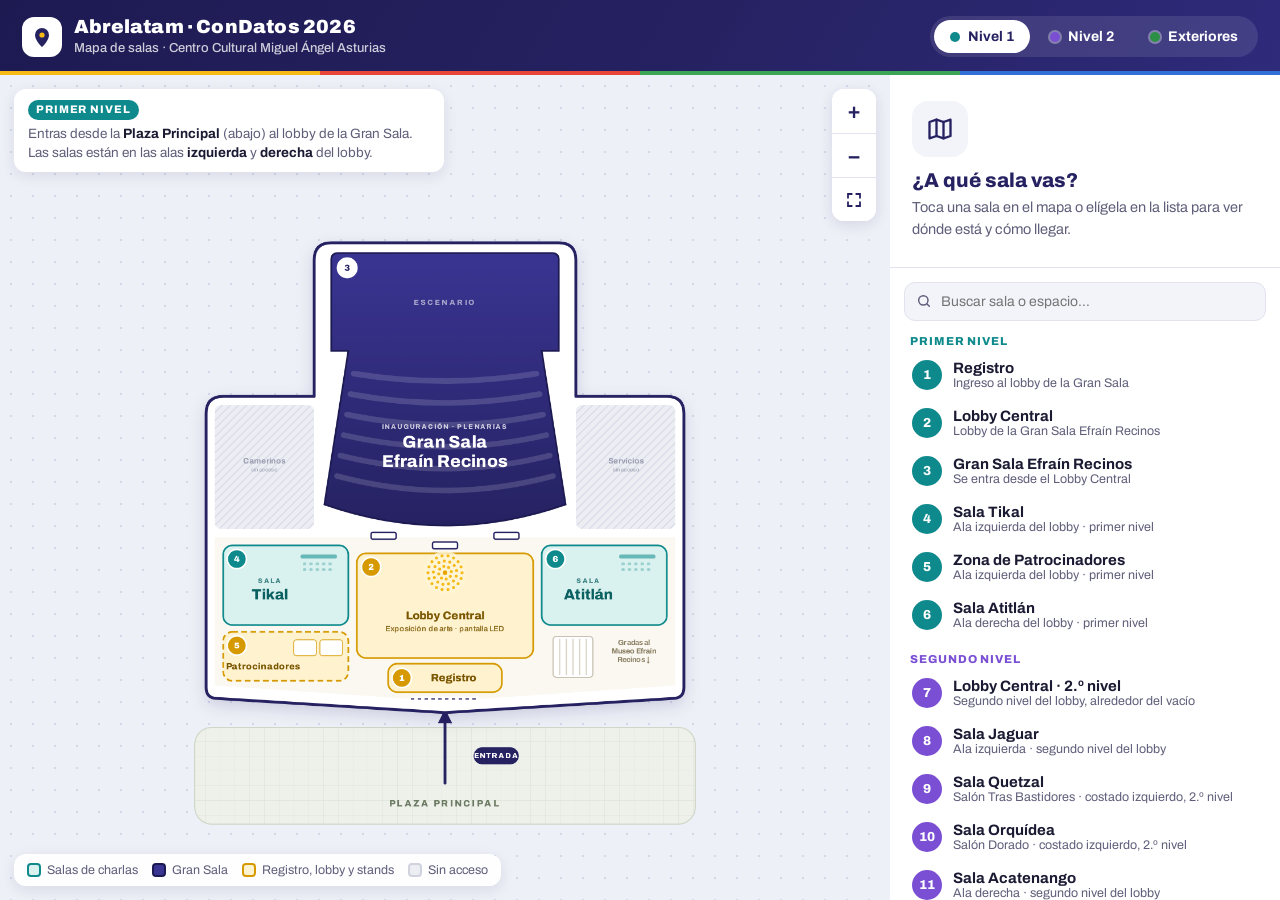
==== index.html @ 23205c60 "Upload initial" ====
<!doctype html>
<html lang="es">
<head>
<meta charset="utf-8">
<meta name="viewport" content="width=device-width, initial-scale=1">
<meta name="description" content="Mapa interactivo de salas de Abrelatam / ConDatos 2026 en el Centro Cultural Miguel Ángel Asturias.">
<title>Mapa de salas · Abrelatam ConDatos 2026</title>
<link rel="preconnect" href="https://fonts.googleapis.com">
<link rel="preconnect" href="https://fonts.gstatic.com" crossorigin>
<link href="https://fonts.googleapis.com/css2?family=Archivo:wght@400;500;600;700;800;900&display=swap" rel="stylesheet">
<link rel="stylesheet" href="css/mapa.css">
</head>
<body>
<div class="app">
  <header>
    <div class="brand">
      <div class="brand-mark" aria-hidden="true"><svg viewBox="0 0 24 24" fill="none"><path d="M12 22s7-6.2 7-12a7 7 0 1 0-14 0c0 5.8 7 12 7 12Z" fill="#262262"/><circle cx="12" cy="10" r="2.6" fill="#f6b915"/></svg></div>
      <h1>Abrelatam · ConDatos 2026<small>Mapa de salas · Centro Cultural Miguel Ángel Asturias</small></h1>
    </div>
    <div class="tabs" role="tablist" aria-label="Nivel"></div>
  </header>

  <div class="mapwrap" id="map" aria-label="Mapa interactivo de salas">
    <div class="stage" id="stage">
      <svg id="svg" xmlns="http://www.w3.org/2000/svg" width="1000" height="1100" viewBox="0 0 1000 1100" font-family="Archivo, system-ui, sans-serif">
        <defs>
          <pattern id="hatch" width="10" height="10" patternUnits="userSpaceOnUse" patternTransform="rotate(45)">
            <rect width="10" height="10" fill="#eceef4"/><line x1="0" y1="0" x2="0" y2="10" stroke="#d9dce6" stroke-width="4"/>
          </pattern>
          <pattern id="paving" width="26" height="26" patternUnits="userSpaceOnUse">
            <rect width="26" height="26" fill="#eef1ea"/><path d="M26 0H0V26" fill="none" stroke="#dfe4da" stroke-width="1.5"/>
          </pattern>
          <linearGradient id="gsala" x1="0" y1="0" x2="0" y2="1">
            <stop offset="0" stop-color="#3a3592"/><stop offset="1" stop-color="#262262"/>
          </linearGradient>
          <filter id="shadow" x="-10%" y="-10%" width="120%" height="120%">
            <feDropShadow dx="0" dy="10" stdDeviation="14" flood-color="#1d1a52" flood-opacity=".14"/>
          </filter>
          <marker id="arrow" viewBox="0 0 10 10" refX="5" refY="5" markerWidth="5" markerHeight="5" orient="auto-start-reverse">
            <path d="M0,0 L10,5 L0,10 z" fill="#262262"/>
          </marker>
        </defs>
        <g id="lv-n1" class="lvl"></g>
        <g id="lv-n2" class="lvl"></g>
        <g id="lv-ext" class="lvl"></g>
      </svg>
    </div>
    <div class="mapnote" id="note"></div>
    <div class="zoom">
      <button class="zbtn" id="zin" aria-label="Acercar">+</button>
      <button class="zbtn" id="zout" aria-label="Alejar">−</button>
      <button class="zbtn" id="zfit" aria-label="Ver todo el mapa"><svg viewBox="0 0 24 24" fill="none" stroke="currentColor" stroke-width="2.4" stroke-linecap="round"><path d="M4 9V4h5M20 9V4h-5M4 15v5h5M20 15v5h-5"/></svg></button>
    </div>
    <div class="legend" id="legend"></div>
  </div>

  <aside>
    <div class="detail empty" id="detail"></div>
    <div class="listwrap">
      <div class="searchbox">
        <svg viewBox="0 0 24 24" fill="none" stroke="currentColor" stroke-width="2.2" stroke-linecap="round"><circle cx="11" cy="11" r="7"/><path d="m20 20-3.5-3.5"/></svg>
        <input class="search" id="q" type="search" placeholder="Buscar sala o espacio…" aria-label="Buscar sala">
      </div>
      <div id="list"></div>
    </div>
  </aside>
</div>
<script src="js/datos.js"></script>
<script src="js/mapa.js"></script>
</body>
</html>
---- css/mapa.css ----
:root{
  --navy:#262262; --navy-2:#3a3592; --ink:#1b1a33; --muted:#5f5e7a;
  --bg:#f3f4fa; --card:#ffffff; --line:#e3e2ee;
  --accent:#ef4b3f;
  --n1:#0e8a8c; --n1-soft:#d9f1ef;
  --n2:#7a4fd4; --n2-soft:#ece4fc;
  --ext:#2b8f45; --ext-soft:#dcf1e1;
  --common:#d69a00; --common-soft:#fff3cf;
  --b-yellow:#f6b915; --b-red:#e8443a; --b-green:#3aa655; --b-blue:#2f6fd6;
}
*{box-sizing:border-box}
html,body{margin:0;height:100%}
body{font-family:Archivo,system-ui,-apple-system,"Segoe UI",sans-serif;color:var(--ink);background:var(--bg);-webkit-font-smoothing:antialiased}
button{font:inherit;color:inherit}
.app{display:grid;grid-template-columns:minmax(0,1fr) 390px;grid-template-rows:auto minmax(0,1fr);height:100vh;min-height:640px}

/* header */
header{grid-column:1/-1;position:relative;display:flex;align-items:center;gap:18px;flex-wrap:wrap;padding:16px 22px 18px;background:linear-gradient(120deg,#1d1a52 0%,var(--navy) 55%,#2f2a7a 100%);color:#fff}
header::after{content:"";position:absolute;left:0;right:0;bottom:0;height:4px;background:linear-gradient(90deg,var(--b-yellow) 0 25%,var(--b-red) 25% 50%,var(--b-green) 50% 75%,var(--b-blue) 75%)}
.brand{display:flex;align-items:center;gap:12px}
.brand-mark{width:40px;height:40px;border-radius:12px;background:#fff;display:grid;place-items:center;flex:0 0 auto}
.brand-mark svg{width:24px;height:24px}
header h1{margin:0;font-size:19px;font-weight:900;letter-spacing:.01em;line-height:1.1}
header h1 small{display:block;font-weight:500;font-size:13px;opacity:.78;letter-spacing:0;margin-top:3px}
.tabs{display:flex;gap:4px;margin-left:auto;background:rgba(255,255,255,.1);padding:4px;border-radius:999px}
.tab{border:0;background:transparent;color:#fff;padding:9px 16px;border-radius:999px;font-weight:700;font-size:14px;cursor:pointer;display:flex;align-items:center;gap:8px;white-space:nowrap;transition:background .2s,color .2s}
.tab:hover{background:rgba(255,255,255,.12)}
.tab .dot{width:10px;height:10px;border-radius:50%;background:var(--c);box-shadow:0 0 0 2px rgba(255,255,255,.35)}
.tab[aria-selected="true"]{background:#fff;color:var(--navy)}
.tab[aria-selected="true"] .dot{box-shadow:none}
:focus-visible{outline:3px solid var(--accent);outline-offset:2px}

/* map */
.mapwrap{position:relative;overflow:hidden;touch-action:none;cursor:grab;user-select:none;-webkit-user-select:none;
  background-color:#eef0f7;background-image:radial-gradient(#d5d8e8 1.2px,transparent 1.2px);background-size:22px 22px}
.mapwrap.dragging{cursor:grabbing}
.stage{position:absolute;left:0;top:0;transform-origin:0 0;will-change:transform}
.stage svg{display:block;overflow:visible}
.lvl{transition:opacity .35s ease}
.lvl[hidden]{display:none}
.room{cursor:pointer}
.room .shape{transition:fill .2s,stroke .2s,filter .2s}
.room:hover .shape{filter:brightness(.96) drop-shadow(0 4px 8px rgba(30,25,90,.18))}
.room .badge circle{transition:fill .2s}
.room text{pointer-events:none}
.has-sel .room:not(.on){opacity:.5}
.room.on .shape{fill:var(--accent)!important;stroke:#b8261c!important;filter:drop-shadow(0 8px 16px rgba(239,75,63,.35))}
.room.on text{fill:#fff!important}
.room.on .badge circle{fill:#fff}
.room.on .badge text{fill:var(--accent)!important}
.room.on .deco{opacity:.35}
.room.on .ring{opacity:1;animation:ring 1.8s ease-out infinite}
.ring{opacity:0;fill:none;stroke:var(--accent);stroke-width:4;transform-box:fill-box;transform-origin:center}
@keyframes ring{0%{stroke-opacity:.8;transform:scale(1)}100%{stroke-opacity:0;transform:scale(1.18)}}

.mapnote{position:absolute;left:14px;top:14px;right:76px;max-width:430px;background:rgba(255,255,255,.96);backdrop-filter:blur(6px);border-radius:12px;padding:10px 14px;font-size:13.5px;line-height:1.42;color:var(--muted);box-shadow:0 4px 14px rgba(30,25,90,.10)}
.mapnote b{color:var(--ink)}
.mapnote .lvtag{display:inline-block;font-size:11px;font-weight:800;letter-spacing:.08em;text-transform:uppercase;color:#fff;background:var(--c);padding:2px 8px;border-radius:999px;margin-bottom:4px}
.zoom{position:absolute;right:14px;top:14px;display:flex;flex-direction:column;background:#fff;border-radius:12px;box-shadow:0 4px 14px rgba(30,25,90,.12);overflow:hidden}
.zbtn{width:44px;height:44px;border:0;background:#fff;font-size:22px;font-weight:700;cursor:pointer;color:var(--navy);display:grid;place-items:center}
.zbtn+.zbtn{border-top:1px solid var(--line)}
.zbtn:hover{background:var(--bg)}
.zbtn svg{width:18px;height:18px}
.legend{position:absolute;left:14px;bottom:14px;display:flex;flex-wrap:wrap;gap:6px 14px;background:rgba(255,255,255,.96);border-radius:12px;padding:9px 13px;font-size:12.5px;color:var(--muted);box-shadow:0 4px 14px rgba(30,25,90,.10);max-width:calc(100% - 28px)}
.legend span{display:flex;align-items:center;gap:6px}
.legend i{width:14px;height:14px;border-radius:4px;display:inline-block;border:2px solid var(--s);background:var(--f)}

/* side panel */
aside{background:var(--card);display:flex;flex-direction:column;min-height:0;box-shadow:-1px 0 0 var(--line)}
.detail{padding:20px 22px;border-bottom:1px solid var(--line)}
.detail.empty{padding:26px 22px}
.empty-ill{width:56px;height:56px;border-radius:16px;background:var(--bg);display:grid;place-items:center;margin-bottom:12px}
.empty-ill svg{width:28px;height:28px;color:var(--navy)}
.detail.empty strong{display:block;color:var(--navy);font-size:20px;font-weight:800;margin-bottom:6px}
.detail.empty p{margin:0;color:var(--muted);font-size:14.5px;line-height:1.5}
.photo{position:relative;border-radius:14px;overflow:hidden;aspect-ratio:16/10;background:#ddd;margin-bottom:16px}
.photo img{width:100%;height:100%;object-fit:cover;display:block}
.photo span{position:absolute;left:10px;bottom:10px;background:rgba(0,0,0,.55);color:#fff;font-size:11px;padding:3px 8px;border-radius:6px}
.badge-lv{display:inline-flex;align-items:center;gap:6px;font-size:11.5px;font-weight:800;text-transform:uppercase;letter-spacing:.08em;color:var(--c)}
.badge-lv::before{content:"";width:8px;height:8px;border-radius:50%;background:var(--c)}
.detail h2{margin:6px 0 2px;font-size:26px;font-weight:900;color:var(--navy);line-height:1.1;display:flex;align-items:center;gap:10px}
.detail h2 .n{flex:0 0 auto;width:32px;height:32px;border-radius:50%;background:var(--accent);color:#fff;font-size:15px;display:grid;place-items:center}
.detail .where{margin:0 0 14px;color:var(--muted);font-size:14.5px}
.how{background:var(--bg);border-radius:12px;padding:13px 15px;font-size:14.5px;line-height:1.5;border-left:4px solid var(--c)}
.how h3{margin:0 0 4px;font-size:11.5px;text-transform:uppercase;letter-spacing:.08em;color:var(--muted)}
.how p{margin:0}
.facts{display:flex;flex-wrap:wrap;gap:6px;margin-top:12px}
.facts span{font-size:12.5px;background:#eef0ff;color:var(--navy);padding:5px 10px;border-radius:999px;font-weight:700}
.actions{display:flex;gap:8px;margin-top:14px}
.btn{font-size:13px;border:1px solid var(--line);background:#fff;border-radius:9px;padding:8px 12px;cursor:pointer;color:var(--navy);font-weight:700}
.btn:hover{background:var(--bg)}

.listwrap{overflow:auto;padding:14px 14px 22px;flex:1;min-height:0}
.searchbox{position:relative;margin-bottom:6px}
.searchbox svg{position:absolute;left:12px;top:50%;width:16px;height:16px;transform:translateY(-50%);color:var(--muted)}
.search{width:100%;padding:11px 12px 11px 36px;border:1px solid var(--line);border-radius:11px;font:inherit;font-size:14px;background:var(--bg)}
.search:focus{outline:2px solid var(--navy);background:#fff}
.group{margin:14px 6px 4px;font-size:11.5px;font-weight:800;text-transform:uppercase;letter-spacing:.08em;color:var(--c)}
.item{display:flex;align-items:center;gap:11px;width:100%;text-align:left;border:0;background:transparent;padding:9px 8px;border-radius:11px;cursor:pointer;transition:background .15s}
.item:hover{background:var(--bg)}
.item.on{background:#fdeceb}
.item .num{flex:0 0 30px;height:30px;border-radius:50%;background:var(--c);color:#fff;font-weight:800;font-size:13px;display:grid;place-items:center}
.item.on .num{background:var(--accent)}
.item b{display:block;font-size:15px;font-weight:700}
.item small{display:block;font-size:12.5px;color:var(--muted)}

@media (max-width:880px){
  .app{display:flex;flex-direction:column;height:auto;min-height:0}
  header{padding:14px 16px 16px}
  .tabs{margin-left:0;width:100%}
  .tab{flex:1;justify-content:center;padding:9px 6px;font-size:13px}
  .mapwrap{height:68vh;min-height:420px}
  .listwrap{overflow:visible}
  .mapnote{font-size:12.5px;padding:8px 11px;right:70px}
  .legend{font-size:11.5px;gap:4px 10px;padding:7px 10px}
  .detail h2{font-size:23px}
}
/* incrustado en iframe: altura fija del mapa para que el iframe pueda crecer sin bucles */
@media (max-width:880px){.embedded .mapwrap{height:540px;min-height:0}}
.embedded .app{min-height:600px}
@media (prefers-reduced-motion:reduce){.room.on .ring{animation:none}.stage{transition:none!important}}
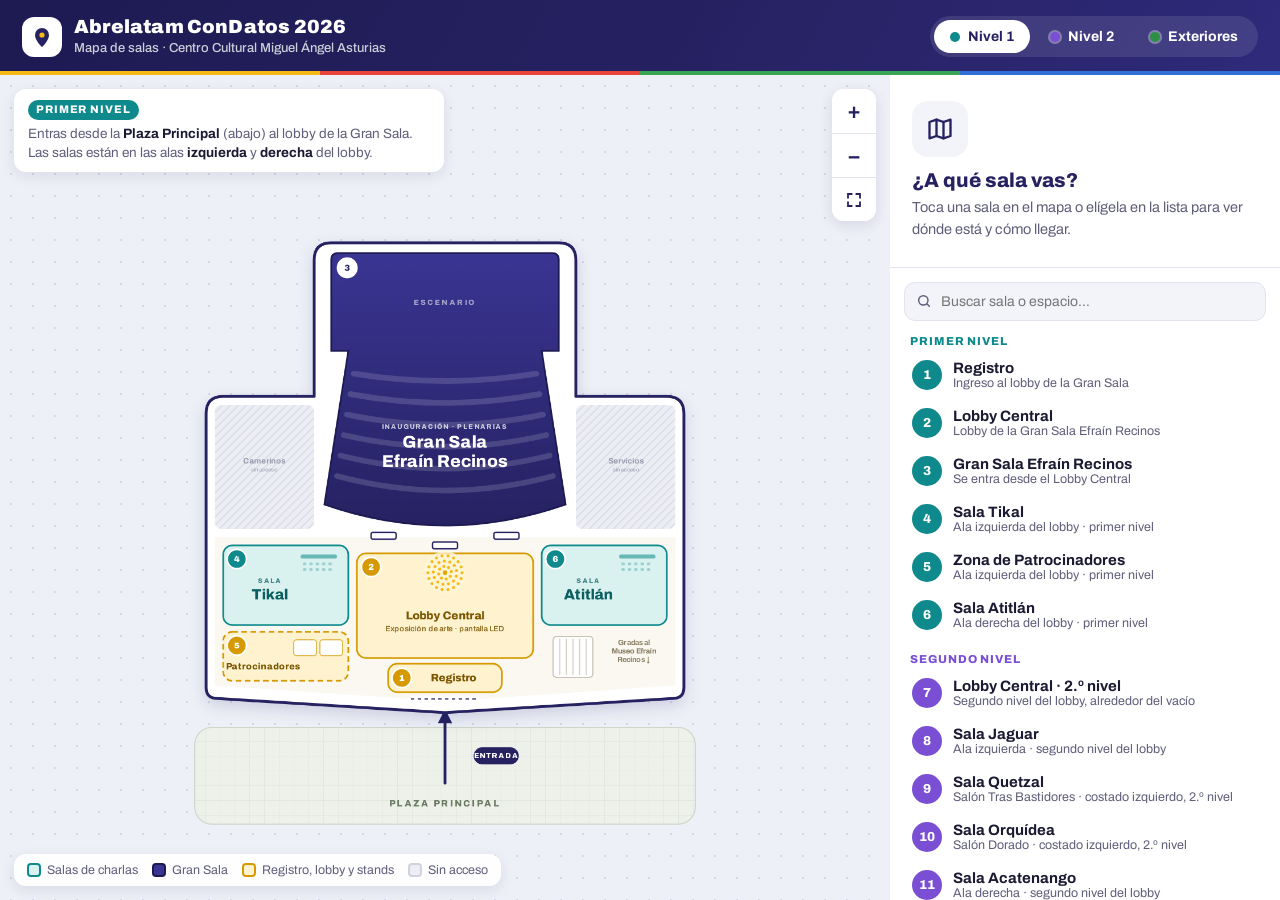
==== commit 5a0ebebc: "Remove extra dot from title in index.html" ====
--- a/index.html
+++ b/index.html
@@ -15,7 +15,7 @@
   <header>
     <div class="brand">
       <div class="brand-mark" aria-hidden="true"><svg viewBox="0 0 24 24" fill="none"><path d="M12 22s7-6.2 7-12a7 7 0 1 0-14 0c0 5.8 7 12 7 12Z" fill="#262262"/><circle cx="12" cy="10" r="2.6" fill="#f6b915"/></svg></div>
-      <h1>Abrelatam · ConDatos 2026<small>Mapa de salas · Centro Cultural Miguel Ángel Asturias</small></h1>
+      <h1>Abrelatam ConDatos 2026<small>Mapa de salas · Centro Cultural Miguel Ángel Asturias</small></h1>
     </div>
     <div class="tabs" role="tablist" aria-label="Nivel"></div>
   </header>
